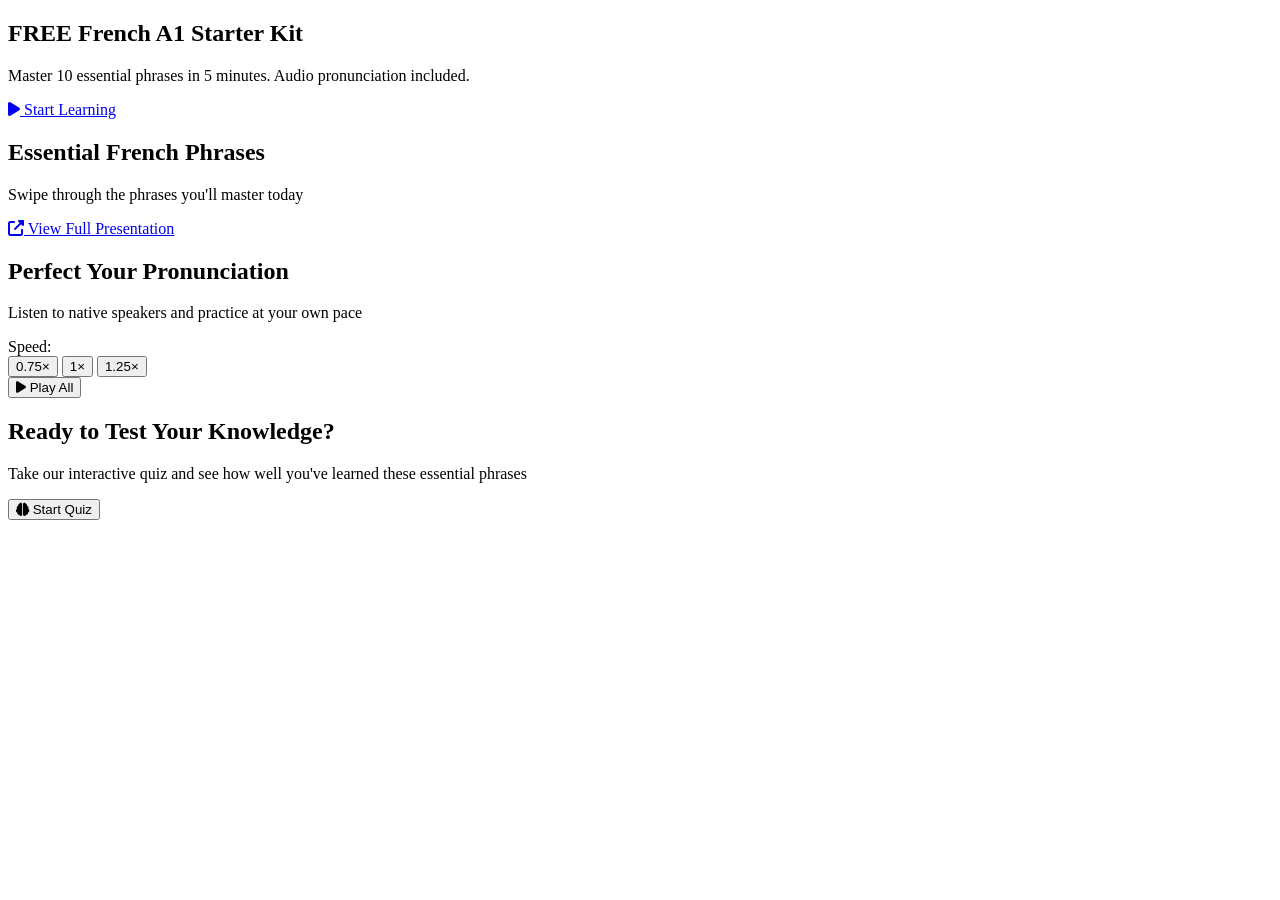
==== index.html @ eb747f94 "Add files via upload" ====
<!DOCTYPE html>
<html lang="en">
<head>
    <meta charset="UTF-8">
    <meta name="viewport" content="width=device-width, initial-scale=1.0">
    <title>FREE French A1 Starter Kit</title>
    <meta name="description" content="Master essential French phrases with our premium A1 starter kit. Audio pronunciation, interactive quiz, and native speaker guidance.">
    
    <!-- Google Fonts -->
    <link rel="preconnect" href="https://fonts.googleapis.com">
    <link rel="preconnect" href="https://fonts.gstatic.com" crossorigin>
    <link href="https://fonts.googleapis.com/css2?family=Crimson+Text:wght@400;600;700&family=Inter:wght@300;400;500;600&display=swap" rel="stylesheet">
    
    <!-- Font Awesome -->
    <link rel="stylesheet" href="https://cdnjs.cloudflare.com/ajax/libs/font-awesome/6.4.0/css/all.min.css">
    
    <!-- Styles -->
    <link rel="stylesheet" href="css/style.css">
</head>
<body>
    <!-- Section 1: Hero -->
    <section id="hero" class="hero">
        <div class="container">
            <div class="hero-content">
                <h1 class="hero-title">FREE French A1 Starter Kit</h1>
                <p class="hero-subtitle">Master 10 essential phrases in 5 minutes. Audio pronunciation included.</p>
                <a href="https://tally.so/r/q4OL27" class="cta-button" target="_blank">
                    <i class="fas fa-play"></i>
                    Start Learning
                </a>
            </div>
        </div>
    </section>

    <!-- Section 2: Phrase Preview -->
    <section id="phrases" class="phrases">
        <div class="container">
            <div class="section-header">
                <h2>Essential French Phrases</h2>
                <p>Swipe through the phrases you'll master today</p>
            </div>
            
            <div class="phrases-container">
                <div class="phrases-scroll" id="phrasesScroll">
                    <!-- Phrase cards will be populated by JavaScript -->
                </div>
            </div>
            
            <div class="view-full">
                <a href="https://www.canva.com/design/DAHExVPQ7_w/YqLbirOW4xBxGZIhmVMIew/edit?utm_content=DAHExVPQ7_w&utm_campaign=designshare&utm_medium=link2&utm_source=sharebutton" class="view-full-btn" target="_blank">
                    <i class="fas fa-external-link-alt"></i>
                    View Full Presentation
                </a>
            </div>
        </div>
    </section>

    <!-- Section 3: Audio -->
    <section id="audio" class="audio-section">
        <div class="container">
            <div class="section-header">
                <h2>Perfect Your Pronunciation</h2>
                <p>Listen to native speakers and practice at your own pace</p>
            </div>
            
            <div class="audio-controls">
                <div class="speed-controls">
                    <label>Speed:</label>
                    <div class="speed-buttons">
                        <button class="speed-btn active" data-speed="0.75">0.75×</button>
                        <button class="speed-btn" data-speed="1">1×</button>
                        <button class="speed-btn" data-speed="1.25">1.25×</button>
                    </div>
                </div>
                
                <button class="play-all-btn" id="playAllBtn">
                    <i class="fas fa-play"></i>
                    Play All
                </button>
            </div>
            
            <div class="audio-cards" id="audioCards">
                <!-- Audio cards will be populated by JavaScript -->
            </div>
        </div>
    </section>

    <!-- Section 4: Quiz Intro -->
    <section id="quiz-intro" class="quiz-intro">
        <div class="container">
            <div class="quiz-intro-content">
                <h2>Ready to Test Your Knowledge?</h2>
                <p>Take our interactive quiz and see how well you've learned these essential phrases</p>
                <button class="cta-button" onclick="startQuiz()">
                    <i class="fas fa-brain"></i>
                    Start Quiz
                </button>
            </div>
        </div>
    </section>

    <!-- Section 5: Quiz -->
    <section id="quiz" class="quiz" style="display: none;">
        <div class="container">
            <div class="quiz-header">
                <div class="progress-bar">
                    <div class="progress-fill" id="progressFill"></div>
                </div>
                <div class="quiz-info">
                    <span class="question-number" id="questionNumber">Question 1 of 10</span>
                    <div class="stars" id="stars">
                        <i class="fas fa-star"></i>
                        <i class="fas fa-star"></i>
                        <i class="fas fa-star"></i>
                    </div>
                </div>
            </div>
            
            <div class="quiz-content">
                <div class="question-card" id="questionCard">
                    <h3 class="question-text" id="questionText"></h3>
                    <div class="answers-grid" id="answersGrid"></div>
                    <div class="feedback" id="feedback"></div>
                </div>
            </div>
        </div>
    </section>



    <!-- Section 7: Results & Monetization -->
    <section id="results" class="results" style="display: none;">
        <div class="container">
            <div class="results-content">
                <div class="score-display">
                    <div class="score-circle">
                        <span class="score-number" id="scoreNumber">0/10</span>
                        <span class="score-label">Your Score</span>
                    </div>
                    <div class="level-badge" id="levelBadge">
                        <i class="fas fa-medal"></i>
                        <span id="levelText">Beginner</span>
                    </div>
                </div>
                
                <div class="cta-section">
                    <h3>Ready to Speak French Faster?</h3>
                    <p>Take your French to the next level with personalized guidance</p>
                    
                    <div class="cta-buttons">
                        <a href="https://preply.com/en/learn/french" class="cta-primary" target="_blank">
                            <i class="fas fa-user-graduate"></i>
                            Book Native French Tutor
                        </a>
                        <a href="https://www.duolingo.com/course/fr/en/Learn-French" class="cta-secondary" target="_blank">
                            <i class="fas fa-mobile-alt"></i>
                            Continue on Duolingo
                        </a>
                    </div>
                </div>
            </div>
        </div>
    </section>

    <!-- Scripts -->
    <script src="js/script.js"></script>
</body>
</html>
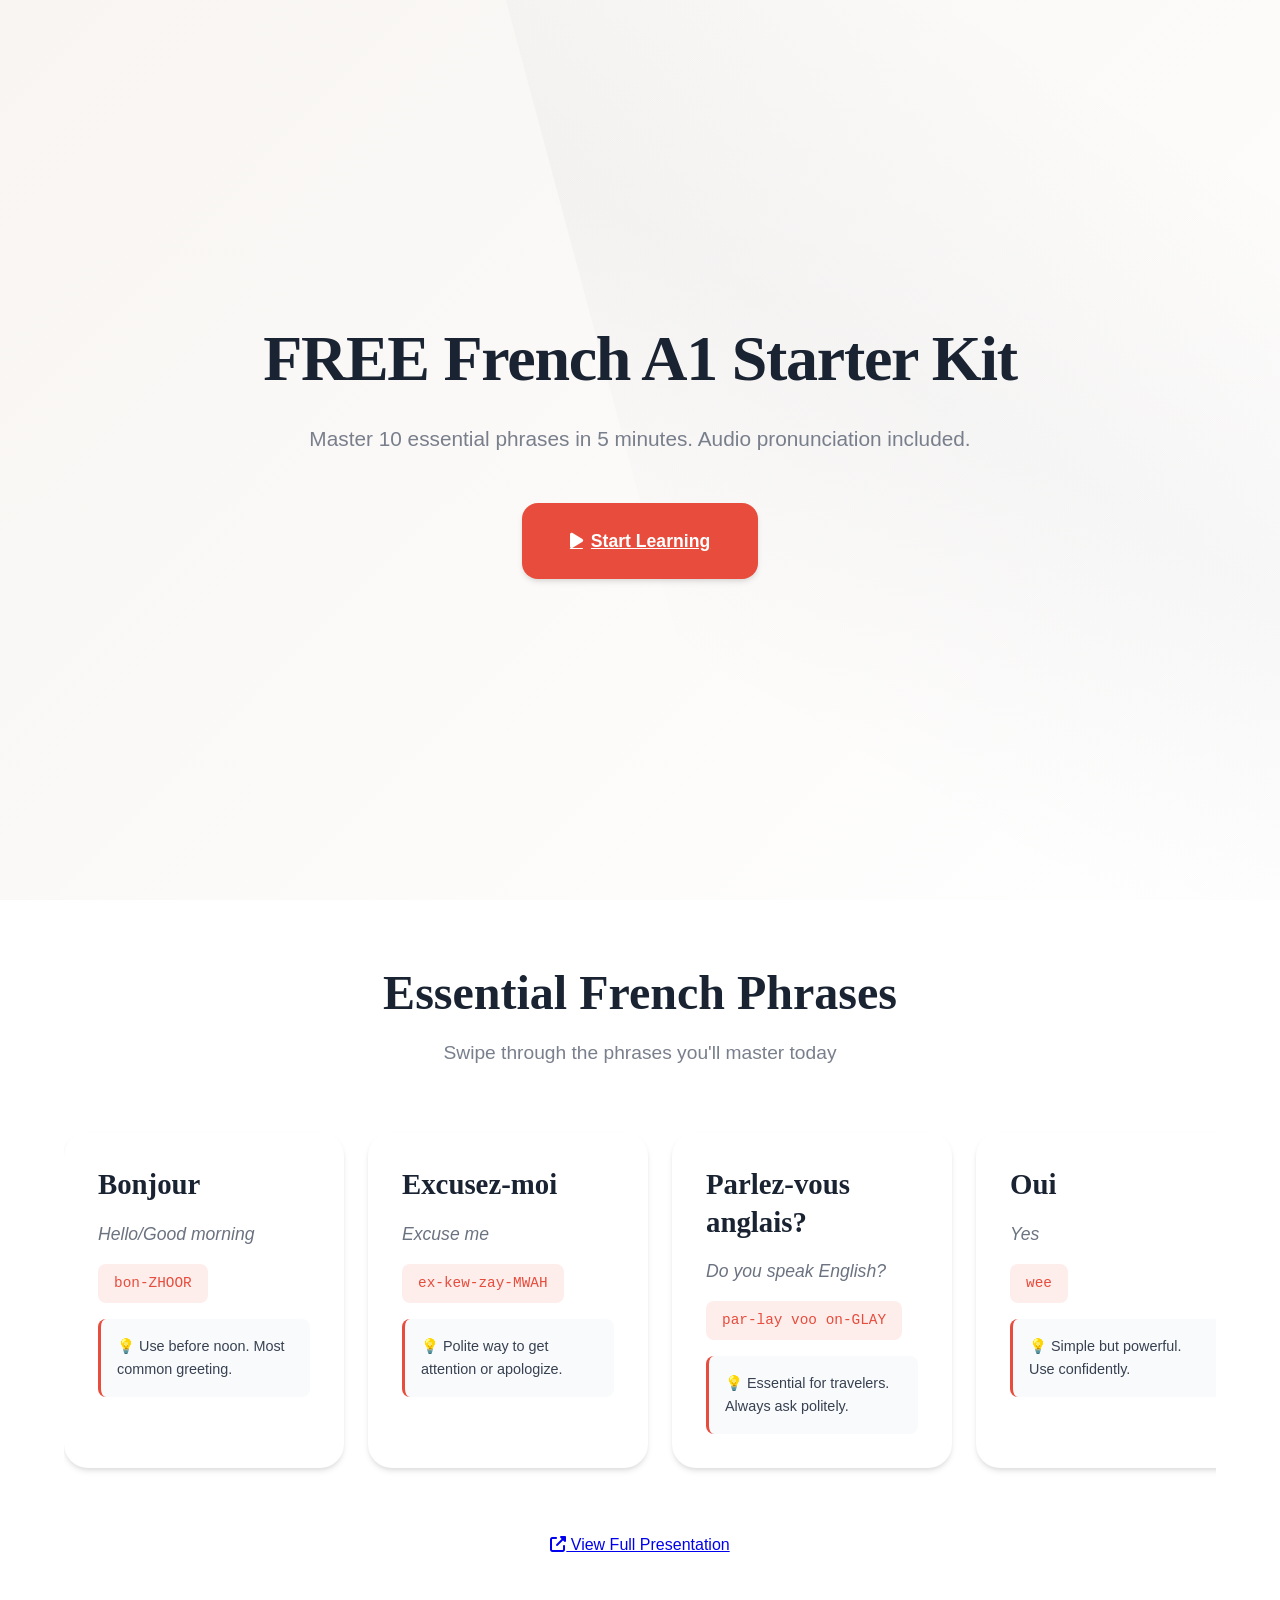
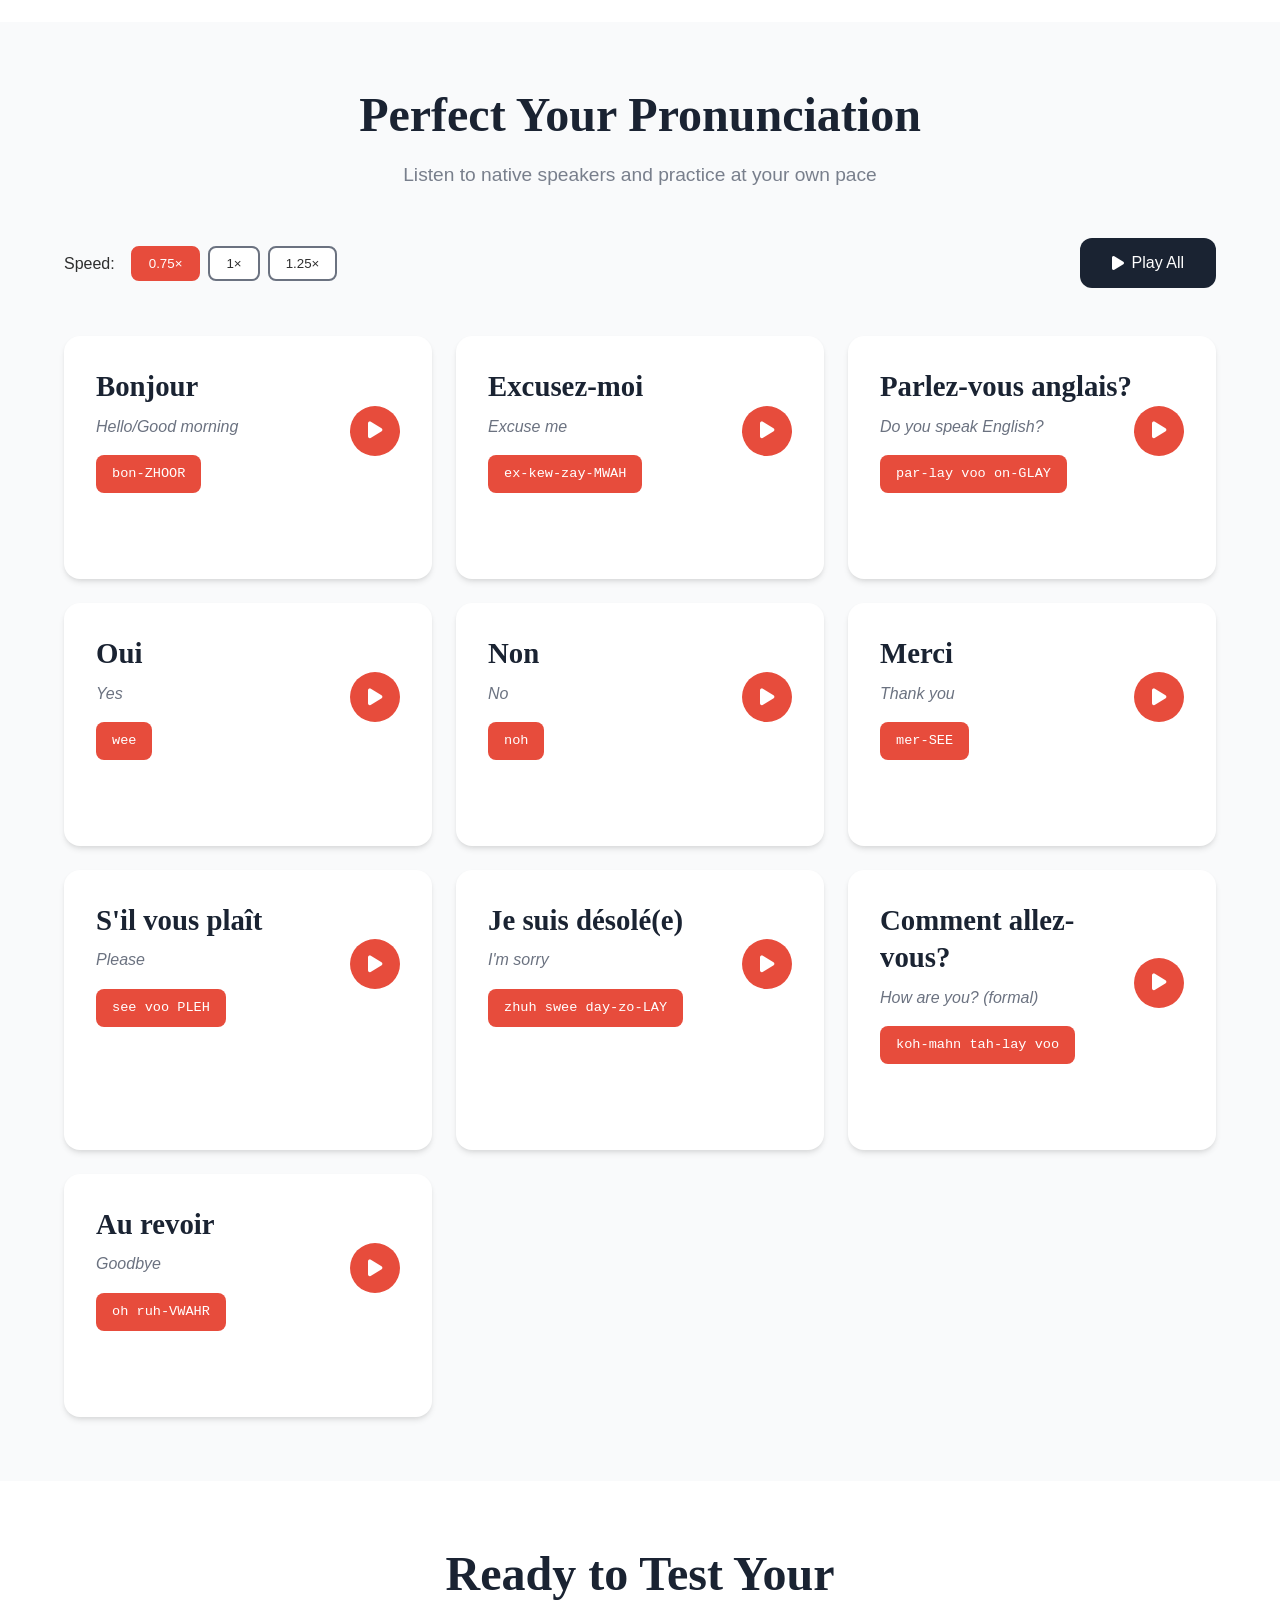
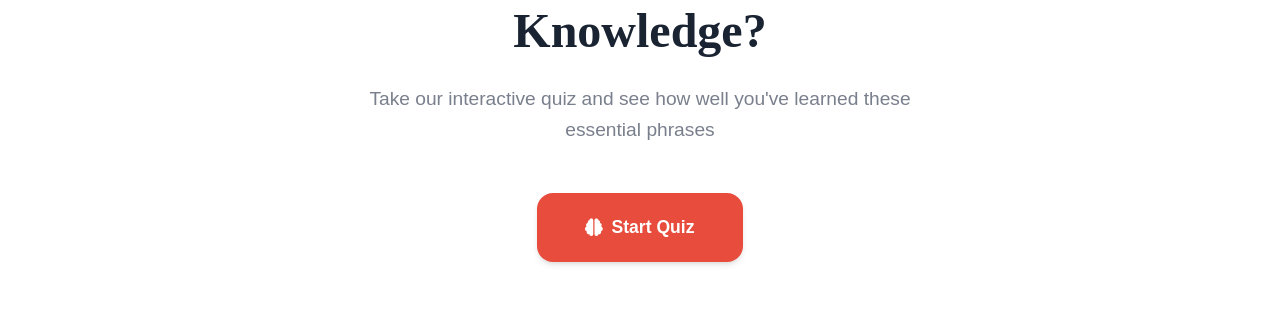
==== commit 4f397183: "Update index.html" ====
--- a/index.html
+++ b/index.html
@@ -47,7 +47,7 @@
             </div>
             
             <div class="view-full">
-                <a href="https://www.canva.com/design/DAHExVPQ7_w/YqLbirOW4xBxGZIhmVMIew/edit?utm_content=DAHExVPQ7_w&utm_campaign=designshare&utm_medium=link2&utm_source=sharebutton" class="view-full-btn" target="_blank">
+                <a href="https://docs.google.com/presentation/d/1EYKOaFrOyLp6iEQu-gFcQW-xkvu78d-oqfK9H7q-Wwc/edit?usp=sharing" target="_blank">
                     <i class="fas fa-external-link-alt"></i>
                     View Full Presentation
                 </a>
@@ -165,4 +165,4 @@
     <!-- Scripts -->
     <script src="js/script.js"></script>
 </body>
-</html>+</html>
--- a/css/style.css
+++ b/css/style.css
@@ -0,0 +1,847 @@
+/* CSS Custom Properties */
+:root {
+    /* Color Palette */
+    --cream: #F8F5F2;
+    --deep-navy: #1A2332;
+    --french-red: #E74C3C;
+    --charcoal: #2E2E2E;
+    --white: #FFFFFF;
+    --light-gray: #F9FAFB;
+    --medium-gray: #6B7280;
+    --dark-gray: #374151;
+    --success: #10B981;
+    --error: #EF4444;
+    --warning: #F59E0B;
+    
+    /* Typography */
+    --font-serif: 'Crimson Text', serif;
+    --font-sans: 'Inter', sans-serif;
+    
+    /* Spacing */
+    --spacing-xs: 0.5rem;
+    --spacing-sm: 1rem;
+    --spacing-md: 1.5rem;
+    --spacing-lg: 2rem;
+    --spacing-xl: 3rem;
+    --spacing-2xl: 4rem;
+    
+    /* Border Radius */
+    --radius-sm: 8px;
+    --radius-md: 12px;
+    --radius-lg: 16px;
+    --radius-xl: 24px;
+    
+    /* Shadows */
+    --shadow-sm: 0 1px 2px 0 rgba(0, 0, 0, 0.05);
+    --shadow-md: 0 4px 6px -1px rgba(0, 0, 0, 0.1), 0 2px 4px -1px rgba(0, 0, 0, 0.06);
+    --shadow-lg: 0 10px 15px -3px rgba(0, 0, 0, 0.1), 0 4px 6px -2px rgba(0, 0, 0, 0.05);
+    --shadow-xl: 0 20px 25px -5px rgba(0, 0, 0, 0.1), 0 10px 10px -5px rgba(0, 0, 0, 0.04);
+}
+
+/* Global Styles */
+* {
+    margin: 0;
+    padding: 0;
+    box-sizing: border-box;
+}
+
+html {
+    scroll-behavior: smooth;
+}
+
+body {
+    font-family: var(--font-sans);
+    line-height: 1.6;
+    color: var(--charcoal);
+    background-color: var(--cream);
+    overflow-x: hidden;
+}
+
+.container {
+    max-width: 1200px;
+    margin: 0 auto;
+    padding: 0 var(--spacing-md);
+}
+
+/* Typography */
+h1, h2, h3 {
+    font-family: var(--font-serif);
+    font-weight: 600;
+    line-height: 1.2;
+    margin-bottom: var(--spacing-sm);
+}
+
+h1 {
+    font-size: clamp(2.5rem, 5vw, 4rem);
+    font-weight: 700;
+}
+
+h2 {
+    font-size: clamp(2rem, 4vw, 3rem);
+}
+
+h3 {
+    font-size: clamp(1.5rem, 3vw, 2rem);
+}
+
+p {
+    font-size: 1.1rem;
+    margin-bottom: var(--spacing-sm);
+    opacity: 0.9;
+}
+
+/* Section 1: Hero */
+.hero {
+    min-height: 100vh;
+    display: flex;
+    align-items: center;
+    padding: var(--spacing-2xl) 0;
+    background: linear-gradient(135deg, var(--cream) 0%, var(--white) 100%);
+    position: relative;
+    overflow: hidden;
+}
+
+.hero::before {
+    content: '';
+    position: absolute;
+    top: -50%;
+    right: -10%;
+    width: 60%;
+    height: 200%;
+    background: linear-gradient(45deg, transparent 30%, rgba(26, 35, 50, 0.03) 50%, transparent 70%);
+    transform: rotate(-15deg);
+    z-index: 1;
+}
+
+.hero-content {
+    position: relative;
+    z-index: 2;
+    text-align: center;
+    max-width: 800px;
+    margin: 0 auto;
+}
+
+.hero-title {
+    color: var(--deep-navy);
+    margin-bottom: var(--spacing-md);
+    font-weight: 700;
+    letter-spacing: -0.02em;
+}
+
+.hero-subtitle {
+    font-size: 1.3rem;
+    color: var(--medium-gray);
+    margin-bottom: var(--spacing-xl);
+    font-weight: 400;
+}
+
+.cta-button {
+    background: var(--french-red);
+    color: var(--white);
+    border: none;
+    padding: var(--spacing-md) var(--spacing-xl);
+    font-size: 1.1rem;
+    font-weight: 600;
+    border-radius: var(--radius-lg);
+    cursor: pointer;
+    transition: all 0.3s ease;
+    display: inline-flex;
+    align-items: center;
+    gap: var(--spacing-xs);
+    box-shadow: var(--shadow-md);
+}
+
+.cta-button:hover {
+    background: #C0392B;
+    transform: translateY(-2px);
+    box-shadow: var(--shadow-lg);
+}
+
+/* Section 2: Phrases */
+.phrases {
+    padding: var(--spacing-2xl) 0;
+    background: var(--white);
+}
+
+.section-header {
+    text-align: center;
+    margin-bottom: var(--spacing-xl);
+}
+
+.section-header h2 {
+    color: var(--deep-navy);
+    margin-bottom: var(--spacing-sm);
+}
+
+.section-header p {
+    color: var(--medium-gray);
+    font-size: 1.2rem;
+}
+
+.phrases-container {
+    margin-bottom: var(--spacing-xl);
+}
+
+.phrases-scroll {
+    display: flex;
+    gap: var(--spacing-md);
+    overflow-x: auto;
+    padding: var(--spacing-sm) 0;
+    scroll-behavior: smooth;
+    -webkit-overflow-scrolling: touch;
+}
+
+.phrases-scroll::-webkit-scrollbar {
+    height: 6px;
+}
+
+.phrases-scroll::-webkit-scrollbar-track {
+    background: var(--light-gray);
+    border-radius: var(--radius-sm);
+}
+
+.phrases-scroll::-webkit-scrollbar-thumb {
+    background: var(--medium-gray);
+    border-radius: var(--radius-sm);
+}
+
+.phrase-card {
+    flex: 0 0 auto;
+    width: 280px;
+    background: var(--white);
+    border-radius: var(--radius-xl);
+    padding: var(--spacing-lg);
+    box-shadow: var(--shadow-md);
+    transition: all 0.3s ease;
+    border: 2px solid transparent;
+}
+
+.phrase-card:hover {
+    transform: translateY(-4px);
+    box-shadow: var(--shadow-xl);
+    border-color: var(--french-red);
+}
+
+.phrase-french {
+    font-family: var(--font-serif);
+    font-size: 1.8rem;
+    font-weight: 700;
+    color: var(--deep-navy);
+    margin-bottom: var(--spacing-sm);
+    line-height: 1.3;
+}
+
+.phrase-english {
+    font-size: 1.1rem;
+    color: var(--medium-gray);
+    margin-bottom: var(--spacing-sm);
+    font-style: italic;
+}
+
+.phrase-phonetic {
+    font-size: 0.9rem;
+    color: var(--french-red);
+    background: rgba(231, 76, 60, 0.1);
+    padding: var(--spacing-xs) var(--spacing-sm);
+    border-radius: var(--radius-sm);
+    display: inline-block;
+    margin-bottom: var(--spacing-sm);
+    font-family: monospace;
+}
+
+.phrase-tip {
+    font-size: 0.9rem;
+    color: var(--dark-gray);
+    background: var(--light-gray);
+    padding: var(--spacing-sm);
+    border-radius: var(--radius-sm);
+    border-left: 3px solid var(--french-red);
+}
+
+.view-full {
+    text-align: center;
+}
+
+.view-full-btn {
+    background: var(--deep-navy);
+    color: var(--white);
+    border: none;
+    padding: var(--spacing-sm) var(--spacing-lg);
+    font-size: 1rem;
+    font-weight: 500;
+    border-radius: var(--radius-md);
+    cursor: pointer;
+    transition: all 0.3s ease;
+    display: inline-flex;
+    align-items: center;
+    gap: var(--spacing-xs);
+}
+
+.view-full-btn:hover {
+    background: #0F172A;
+    transform: translateY(-1px);
+}
+
+/* Section 3: Audio */
+.audio-section {
+    padding: var(--spacing-2xl) 0;
+    background: var(--light-gray);
+}
+
+.audio-controls {
+    display: flex;
+    justify-content: space-between;
+    align-items: center;
+    margin-bottom: var(--spacing-xl);
+    flex-wrap: wrap;
+    gap: var(--spacing-md);
+}
+
+.speed-controls {
+    display: flex;
+    align-items: center;
+    gap: var(--spacing-sm);
+}
+
+.speed-buttons {
+    display: flex;
+    gap: var(--spacing-xs);
+}
+
+.speed-btn {
+    background: var(--white);
+    border: 2px solid var(--medium-gray);
+    color: var(--charcoal);
+    padding: var(--spacing-xs) var(--spacing-sm);
+    border-radius: var(--radius-sm);
+    cursor: pointer;
+    transition: all 0.3s ease;
+    font-weight: 500;
+}
+
+.speed-btn:hover,
+.speed-btn.active {
+    background: var(--french-red);
+    border-color: var(--french-red);
+    color: var(--white);
+}
+
+.play-all-btn {
+    background: var(--deep-navy);
+    color: var(--white);
+    border: none;
+    padding: var(--spacing-sm) var(--spacing-lg);
+    font-size: 1rem;
+    font-weight: 500;
+    border-radius: var(--radius-md);
+    cursor: pointer;
+    transition: all 0.3s ease;
+    display: inline-flex;
+    align-items: center;
+    gap: var(--spacing-xs);
+}
+
+.play-all-btn:hover {
+    background: var(--charcoal);
+    transform: translateY(-1px);
+}
+
+.audio-cards {
+    display: grid;
+    grid-template-columns: repeat(auto-fit, minmax(300px, 1fr));
+    gap: var(--spacing-md);
+}
+
+.audio-card {
+    background: var(--white);
+    border-radius: var(--radius-lg);
+    padding: var(--spacing-lg);
+    box-shadow: var(--shadow-md);
+    transition: all 0.3s ease;
+}
+
+.audio-card:hover {
+    box-shadow: var(--shadow-lg);
+}
+
+.audio-header {
+    display: flex;
+    justify-content: space-between;
+    align-items: center;
+    margin-bottom: var(--spacing-md);
+}
+
+.audio-content {
+    display: flex;
+    justify-content: space-between;
+    align-items: center;
+    margin-bottom: var(--spacing-md);
+}
+
+.phrase-info {
+    flex: 1;
+}
+
+.phrase-french-large {
+    font-family: var(--font-serif);
+    font-size: 1.8rem;
+    font-weight: 700;
+    color: var(--deep-navy);
+    margin-bottom: var(--spacing-xs);
+    line-height: 1.3;
+}
+
+.phrase-english-small {
+    font-size: 1rem;
+    color: var(--medium-gray);
+    font-style: italic;
+    margin-bottom: var(--spacing-sm);
+}
+
+.phonetic-badge {
+    background: var(--french-red);
+    color: var(--white);
+    padding: var(--spacing-xs) var(--spacing-sm);
+    border-radius: var(--radius-sm);
+    font-size: 0.85rem;
+    font-weight: 500;
+    display: inline-block;
+    font-family: monospace;
+}
+
+
+
+.play-btn {
+    background: var(--french-red);
+    color: var(--white);
+    border: none;
+    width: 50px;
+    height: 50px;
+    border-radius: 50%;
+    cursor: pointer;
+    transition: all 0.3s ease;
+    display: flex;
+    align-items: center;
+    justify-content: center;
+    font-size: 1.2rem;
+}
+
+.play-btn:hover {
+    background: #C0392B;
+    transform: scale(1.05);
+}
+
+.play-btn.playing {
+    background: var(--success);
+}
+
+.audio-visualizer {
+    display: flex;
+    align-items: center;
+    justify-content: center;
+    gap: 3px;
+    height: 30px;
+    margin-top: var(--spacing-sm);
+}
+
+.audio-bar {
+    width: 4px;
+    background: var(--french-red);
+    border-radius: 2px;
+    animation: audioWave 1s ease-in-out infinite;
+}
+
+.audio-bar:nth-child(2) {
+    animation-delay: 0.1s;
+}
+
+.audio-bar:nth-child(3) {
+    animation-delay: 0.2s;
+}
+
+.audio-bar:nth-child(4) {
+    animation-delay: 0.3s;
+}
+
+.audio-bar:nth-child(5) {
+    animation-delay: 0.4s;
+}
+
+@keyframes audioWave {
+    0%, 100% {
+        height: 8px;
+    }
+    50% {
+        height: 20px;
+    }
+}
+
+/* Quiz Intro */
+.quiz-intro {
+    padding: var(--spacing-2xl) 0;
+    background: var(--white);
+    text-align: center;
+}
+
+.quiz-intro-content {
+    max-width: 600px;
+    margin: 0 auto;
+}
+
+.quiz-intro h2 {
+    color: var(--deep-navy);
+    margin-bottom: var(--spacing-md);
+}
+
+.quiz-intro p {
+    color: var(--medium-gray);
+    font-size: 1.2rem;
+    margin-bottom: var(--spacing-xl);
+}
+
+/* Quiz Section */
+.quiz {
+    padding: var(--spacing-2xl) 0;
+    background: var(--light-gray);
+    min-height: 70vh;
+}
+
+.quiz-header {
+    margin-bottom: var(--spacing-xl);
+}
+
+.progress-bar {
+    background: var(--white);
+    height: 8px;
+    border-radius: var(--radius-sm);
+    overflow: hidden;
+    margin-bottom: var(--spacing-md);
+}
+
+.progress-fill {
+    background: var(--french-red);
+    height: 100%;
+    width: 0%;
+    transition: width 0.5s ease;
+    border-radius: var(--radius-sm);
+}
+
+.quiz-info {
+    display: flex;
+    justify-content: space-between;
+    align-items: center;
+    flex-wrap: wrap;
+    gap: var(--spacing-sm);
+}
+
+.question-number {
+    font-weight: 600;
+    color: var(--deep-navy);
+    font-size: 1.1rem;
+}
+
+.stars {
+    display: flex;
+    gap: var(--spacing-xs);
+}
+
+.stars i {
+    color: var(--warning);
+    font-size: 1.2rem;
+}
+
+.question-card {
+    background: var(--white);
+    border-radius: var(--radius-xl);
+    padding: var(--spacing-xl);
+    box-shadow: var(--shadow-lg);
+    max-width: 800px;
+    margin: 0 auto;
+}
+
+.question-text {
+    color: var(--deep-navy);
+    margin-bottom: var(--spacing-xl);
+    text-align: center;
+}
+
+.answers-grid {
+    display: grid;
+    grid-template-columns: repeat(auto-fit, minmax(250px, 1fr));
+    gap: var(--spacing-md);
+    margin-bottom: var(--spacing-lg);
+}
+
+.answer-btn {
+    background: var(--light-gray);
+    border: 2px solid transparent;
+    color: var(--charcoal);
+    padding: var(--spacing-lg);
+    border-radius: var(--radius-lg);
+    cursor: pointer;
+    transition: all 0.3s ease;
+    font-size: 1.1rem;
+    font-weight: 500;
+    text-align: left;
+}
+
+.answer-btn:hover {
+    background: var(--cream);
+    border-color: var(--medium-gray);
+}
+
+.answer-btn.correct {
+    background: var(--success);
+    color: var(--white);
+    border-color: var(--success);
+}
+
+.answer-btn.incorrect {
+    background: var(--error);
+    color: var(--white);
+    border-color: var(--error);
+}
+
+.feedback {
+    text-align: center;
+    padding: var(--spacing-md);
+    border-radius: var(--radius-md);
+    margin-top: var(--spacing-md);
+    font-weight: 600;
+}
+
+.feedback.correct {
+    background: rgba(16, 185, 129, 0.1);
+    color: var(--success);
+}
+
+.feedback.incorrect {
+    background: rgba(239, 68, 68, 0.1);
+    color: var(--error);
+}
+
+
+/* Results Section */
+.results {
+    padding: var(--spacing-2xl) 0;
+    background: var(--white);
+}
+
+.results-content {
+    max-width: 800px;
+    margin: 0 auto;
+    text-align: center;
+}
+
+.score-display {
+    display: flex;
+    justify-content: center;
+    align-items: center;
+    gap: var(--spacing-xl);
+    margin-bottom: var(--spacing-xl);
+    flex-wrap: wrap;
+}
+
+.score-circle {
+    background: var(--light-gray);
+    border-radius: 50%;
+    width: 150px;
+    height: 150px;
+    display: flex;
+    flex-direction: column;
+    align-items: center;
+    justify-content: center;
+    box-shadow: var(--shadow-md);
+}
+
+.score-number {
+    font-family: var(--font-serif);
+    font-size: 2.5rem;
+    font-weight: 700;
+    color: var(--deep-navy);
+    margin-bottom: var(--spacing-xs);
+}
+
+.score-label {
+    font-size: 1rem;
+    color: var(--medium-gray);
+    font-weight: 500;
+}
+
+.level-badge {
+    background: var(--french-red);
+    color: var(--white);
+    padding: var(--spacing-md) var(--spacing-lg);
+    border-radius: var(--radius-lg);
+    display: flex;
+    align-items: center;
+    gap: var(--spacing-sm);
+    font-weight: 600;
+    box-shadow: var(--shadow-md);
+}
+
+.cta-section {
+    background: var(--light-gray);
+    border-radius: var(--radius-xl);
+    padding: var(--spacing-xl);
+    margin-top: var(--spacing-xl);
+}
+
+.cta-section h3 {
+    color: var(--deep-navy);
+    margin-bottom: var(--spacing-md);
+}
+
+.cta-section p {
+    color: var(--medium-gray);
+    margin-bottom: var(--spacing-xl);
+}
+
+.cta-buttons {
+    display: flex;
+    gap: var(--spacing-md);
+    justify-content: center;
+    flex-wrap: wrap;
+}
+
+.cta-primary,
+.cta-secondary {
+    padding: var(--spacing-md) var(--spacing-lg);
+    border-radius: var(--radius-md);
+    text-decoration: none;
+    font-weight: 600;
+    transition: all 0.3s ease;
+    display: inline-flex;
+    align-items: center;
+    gap: var(--spacing-xs);
+}
+
+.cta-primary {
+    background: var(--french-red);
+    color: var(--white);
+    box-shadow: var(--shadow-md);
+}
+
+.cta-primary:hover {
+    background: #C0392B;
+    transform: translateY(-2px);
+    box-shadow: var(--shadow-lg);
+}
+
+.cta-secondary {
+    background: var(--deep-navy);
+    color: var(--white);
+    box-shadow: var(--shadow-md);
+}
+
+.cta-secondary:hover {
+    background: var(--charcoal);
+    transform: translateY(-2px);
+    box-shadow: var(--shadow-lg);
+}
+
+
+/* Responsive Design */
+@media (max-width: 768px) {
+    .container {
+        padding: 0 var(--spacing-sm);
+    }
+    
+    .hero-title {
+        font-size: 2.5rem;
+    }
+    
+    .hero-subtitle {
+        font-size: 1.1rem;
+    }
+    
+    .audio-controls {
+        flex-direction: column;
+        align-items: stretch;
+    }
+    
+    .speed-controls {
+        justify-content: center;
+    }
+    
+    .audio-cards {
+        grid-template-columns: 1fr;
+    }
+    
+    .phrase-card {
+        width: 260px;
+    }
+    
+    .answers-grid {
+        grid-template-columns: 1fr;
+    }
+    
+    .score-display {
+        flex-direction: column;
+        gap: var(--spacing-md);
+    }
+    
+    .cta-buttons {
+        flex-direction: column;
+        align-items: center;
+    }
+    
+    .modal-content {
+        width: 95%;
+        height: 85vh;
+        margin: 2.5% auto;
+    }
+}
+
+@media (max-width: 480px) {
+    .hero-title {
+        font-size: 2rem;
+    }
+    
+    .section-header h2 {
+        font-size: 1.8rem;
+    }
+    
+    .phrase-card {
+        width: 240px;
+        padding: var(--spacing-md);
+    }
+    
+    .phrase-french {
+        font-size: 1.5rem;
+    }
+    
+    .question-card {
+        padding: var(--spacing-lg);
+    }
+    
+    .score-circle {
+        width: 120px;
+        height: 120px;
+    }
+    
+    .score-number {
+        font-size: 2rem;
+    }
+}
+
+/* Utility Classes */
+.hidden {
+    display: none !important;
+}
+
+.text-center {
+    text-align: center;
+}
+
+.mb-1 {
+    margin-bottom: var(--spacing-sm);
+}
+
+.mb-2 {
+    margin-bottom: var(--spacing-md);
+}
+
+.mb-3 {
+    margin-bottom: var(--spacing-lg);
+}
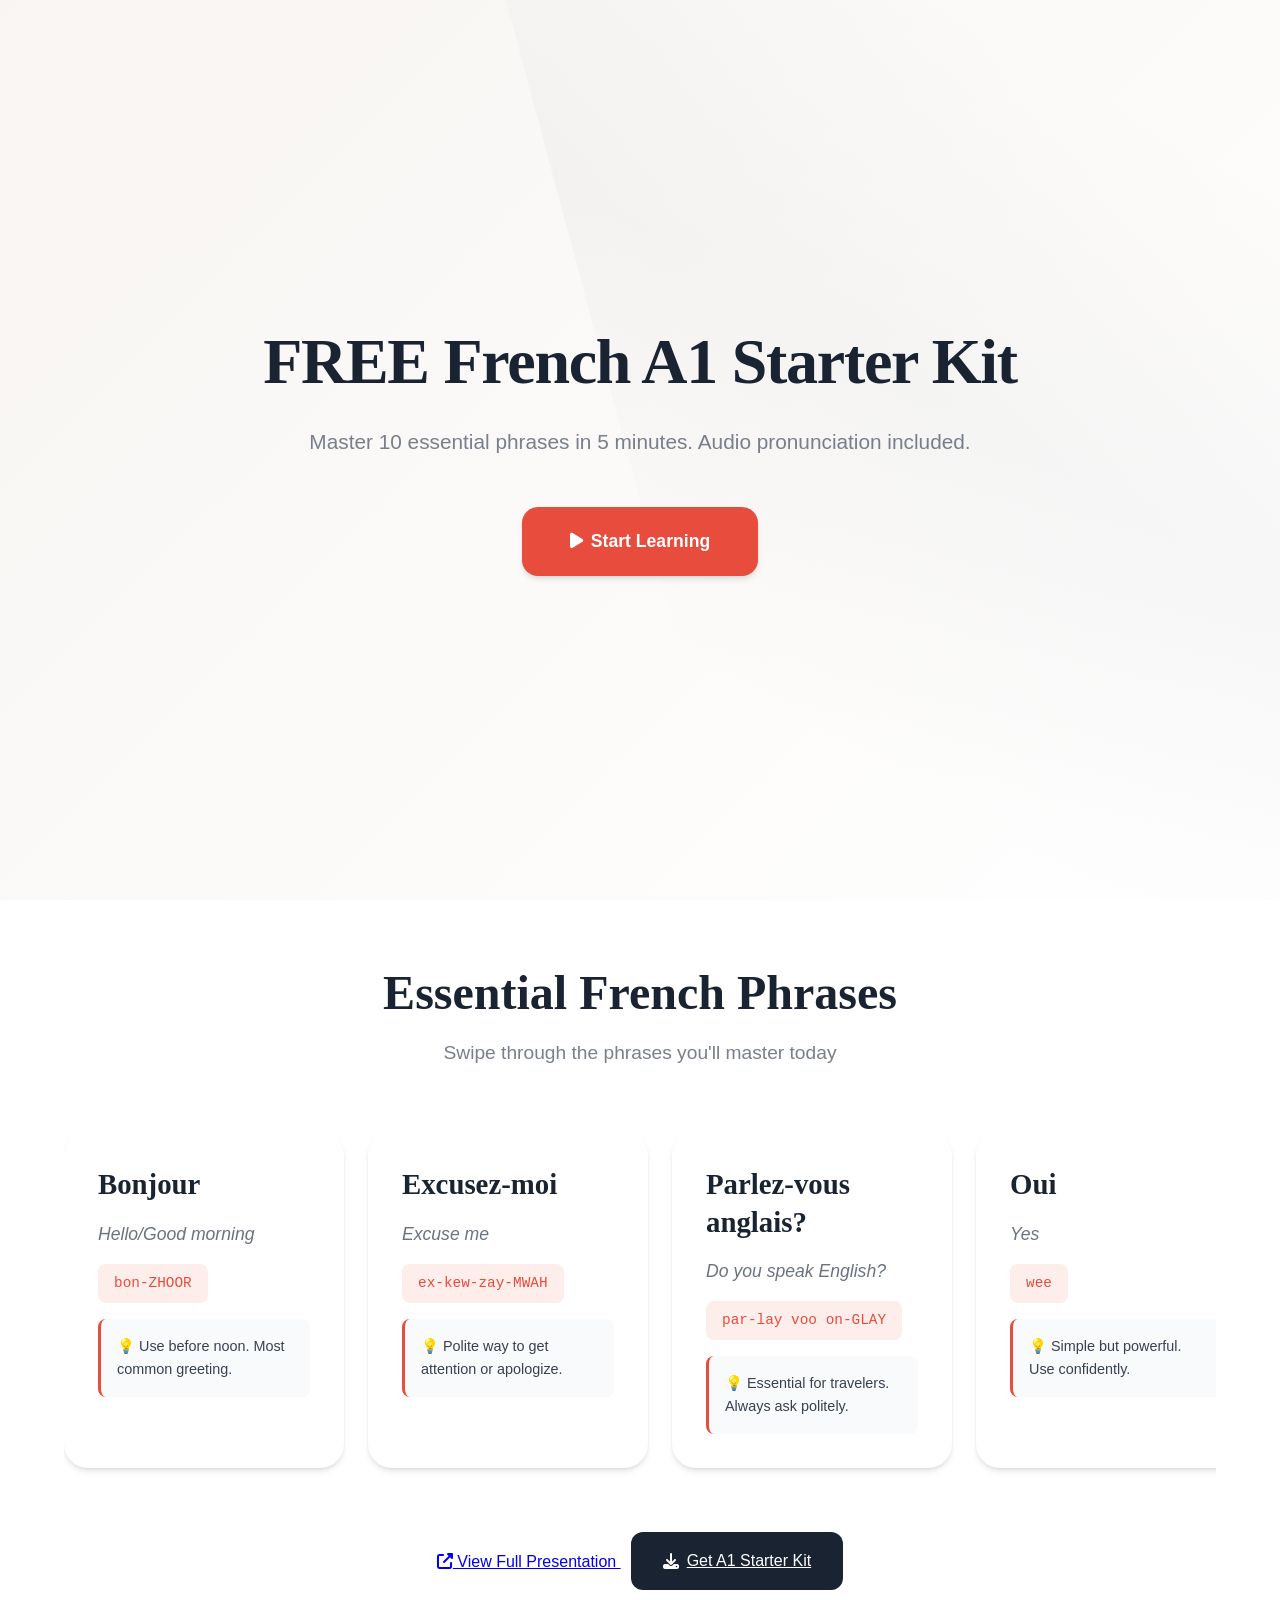
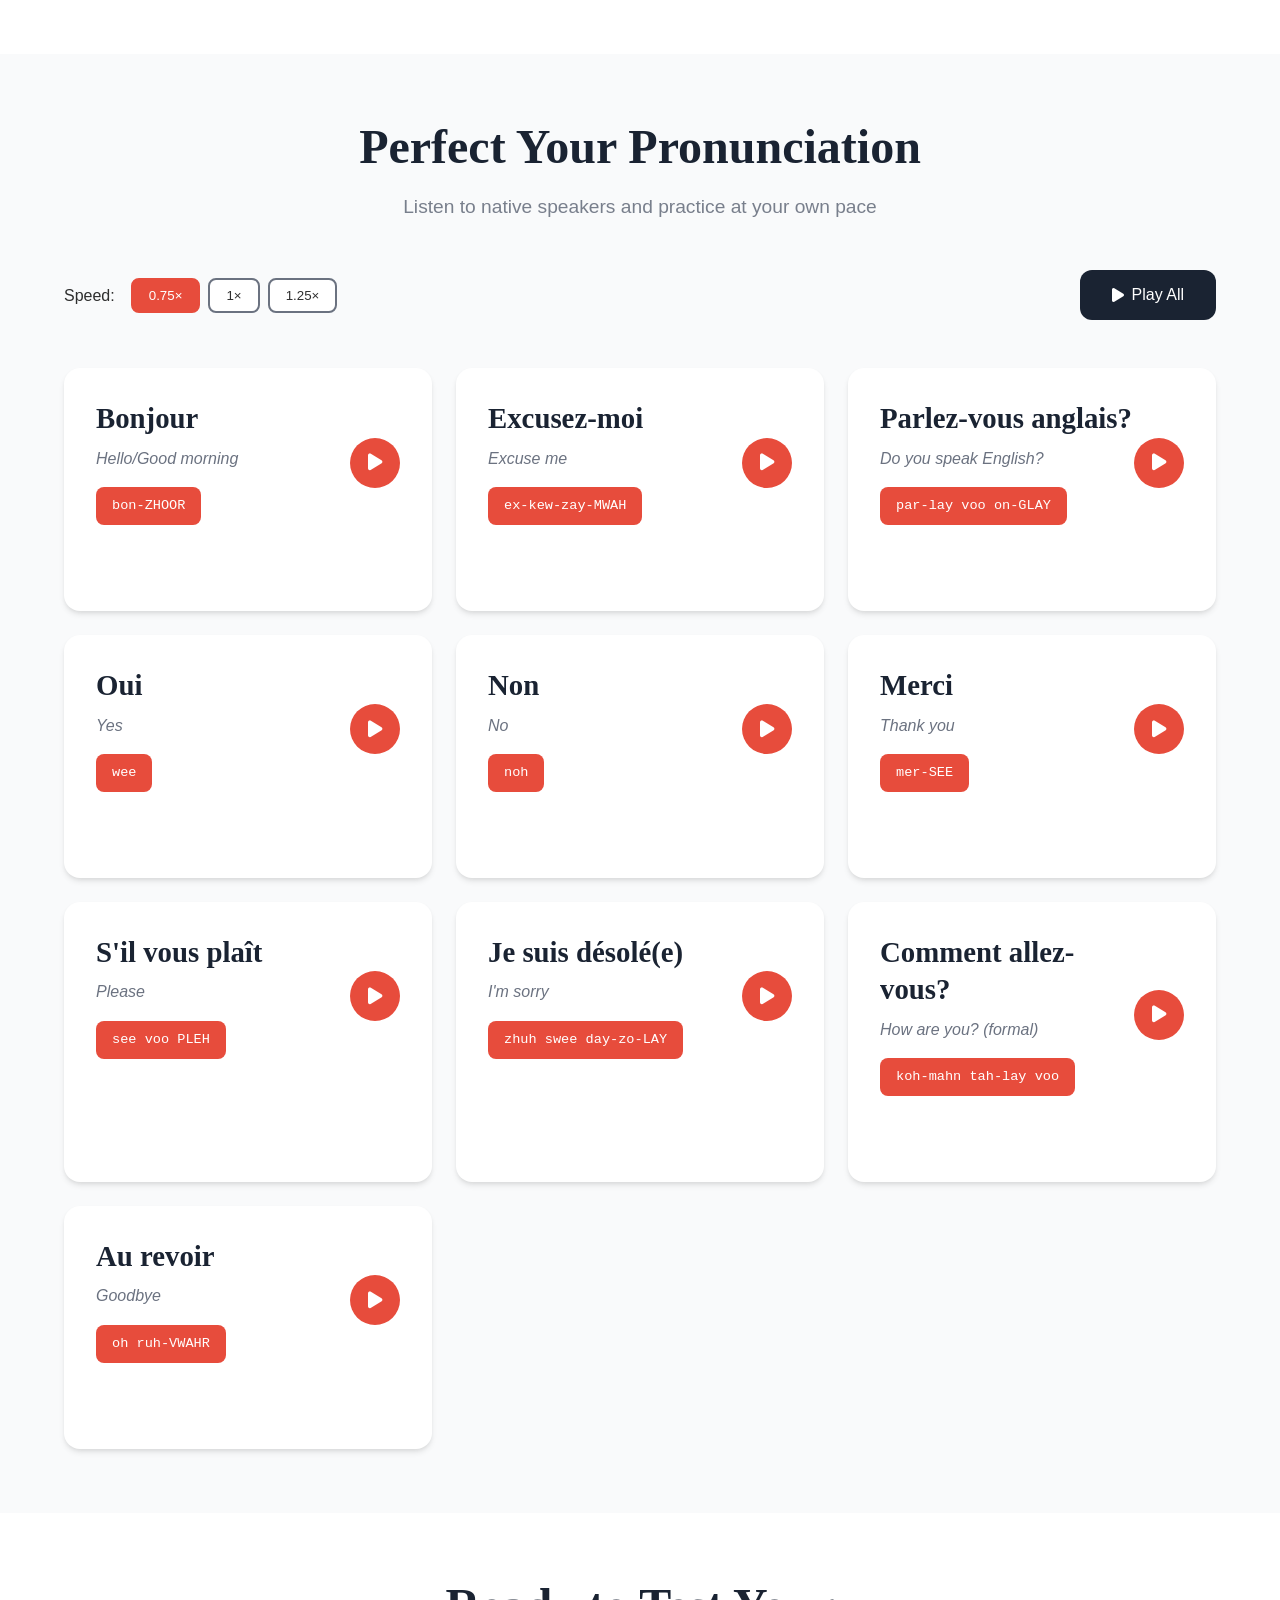
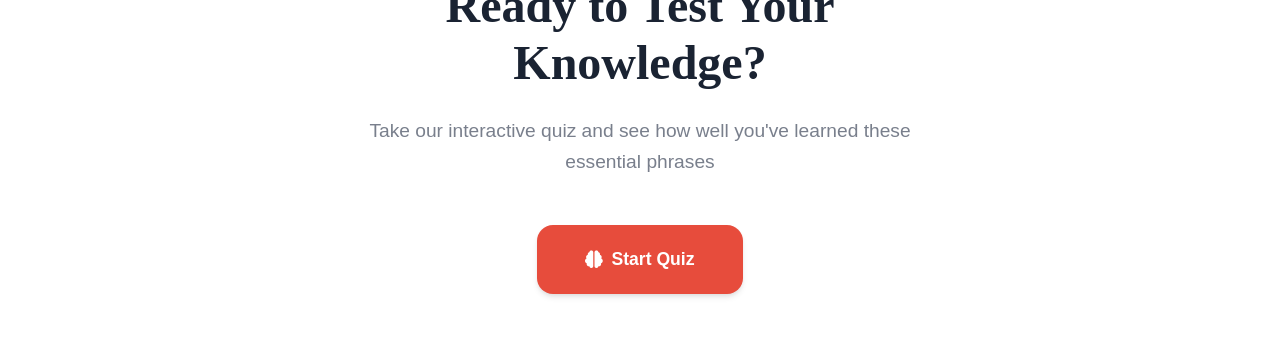
==== commit 9ad83a55: "Update index.html" ====
--- a/index.html
+++ b/index.html
@@ -24,7 +24,7 @@
             <div class="hero-content">
                 <h1 class="hero-title">FREE French A1 Starter Kit</h1>
                 <p class="hero-subtitle">Master 10 essential phrases in 5 minutes. Audio pronunciation included.</p>
-                <a href="https://tally.so/r/q4OL27" class="cta-button" target="_blank">
+                 <button class="cta-button" onclick="smoothScroll('audio')">
                     <i class="fas fa-play"></i>
                     Start Learning
                 </a>
@@ -45,12 +45,19 @@
                     <!-- Phrase cards will be populated by JavaScript -->
                 </div>
             </div>
-            
-            <div class="view-full">
-                <a href="https://docs.google.com/presentation/d/1EYKOaFrOyLp6iEQu-gFcQW-xkvu78d-oqfK9H7q-Wwc/edit?usp=sharing" target="_blank">
-                    <i class="fas fa-external-link-alt"></i>
-                    View Full Presentation
-                </a>
+           <div class="view-full">
+     <a href="https://docs.google.com/presentation/d/1EYKOaFrOyLp6iEQu-gFcQW-xkvu78d-oqfK9H7q-Wwc/view" 
+   target="_blank" 
+   class="presentation-btn">
+        <i class="fas fa-external-link-alt"></i>
+        View Full Presentation
+    </a>
+
+    <a href="https://tally.so/r/q4OL27" class="view-full-btn" style="margin-left:10px;">
+        <i class="fas fa-download"></i>
+        Get A1 Starter Kit
+    </a>
+
             </div>
         </div>
     </section>
